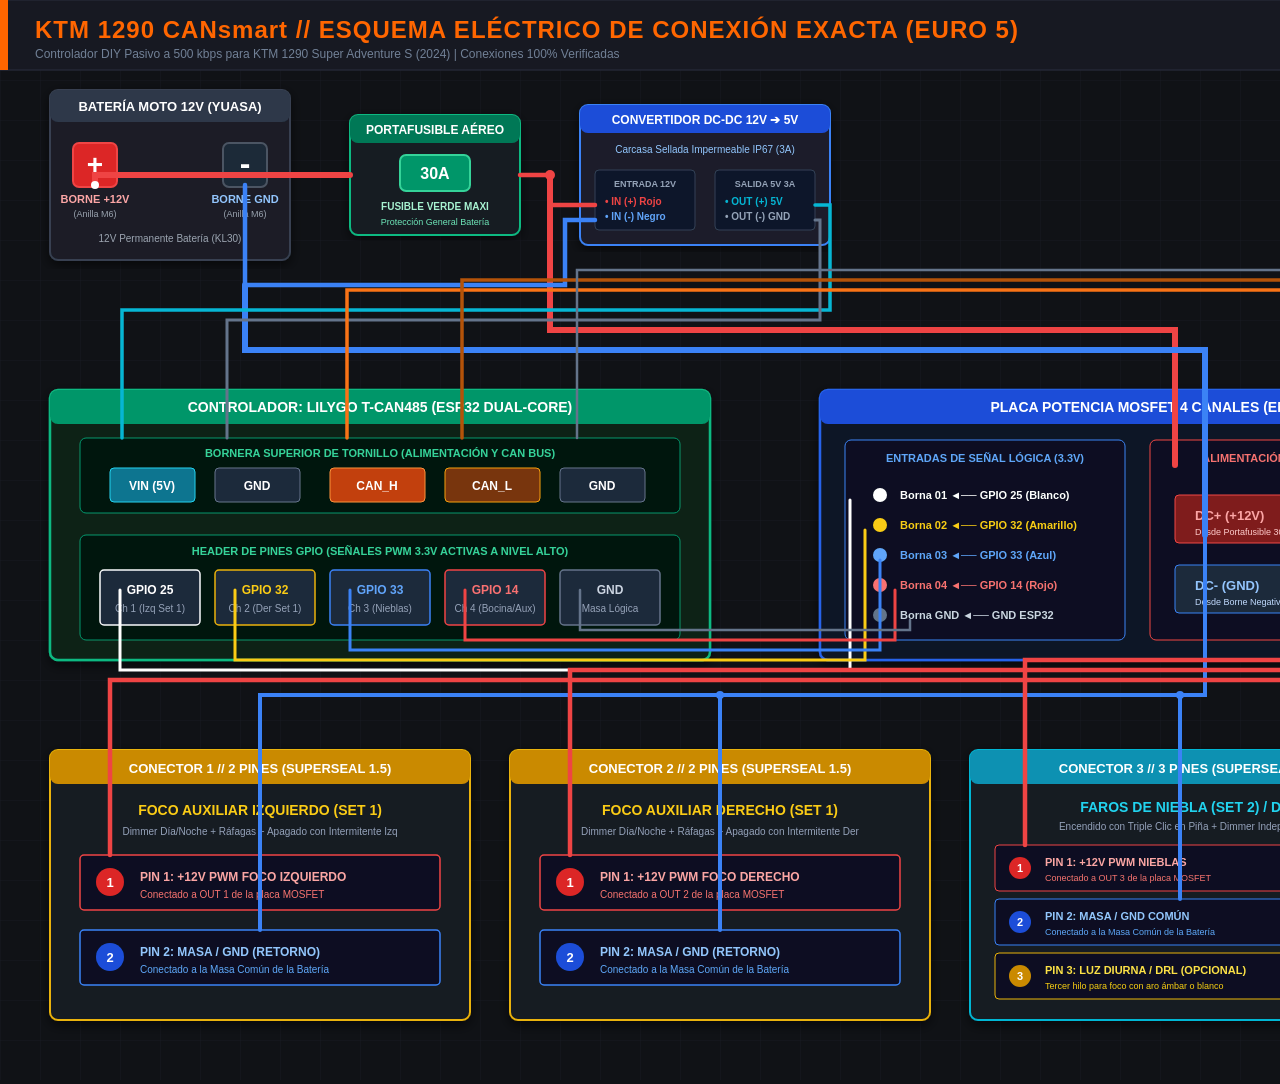
==== hardware/wiring_diagram_renderer.html @ fd2f26f7 "docs: update wiring diagrams and hardware notes with verified materials and zero-short CAD schematic" ====
<!DOCTYPE html>
<html lang="es">
<head>
<meta charset="UTF-8">
<title>KTM 1290 CANsmart Wiring Diagram</title>
<style>
  * { box-sizing: border-box; margin: 0; padding: 0; }
  body {
    background-color: #101216;
    color: #e2e8f0;
    font-family: -apple-system, BlinkMacSystemFont, "Segoe UI", Roboto, sans-serif;
    width: 1920px;
    height: 1080px;
    overflow: hidden;
  }
</style>
</head>
<body>
<svg xmlns="http://www.w3.org/2000/svg" viewBox="0 0 1920 1080" width="1920" height="1080">
  <defs>
    <!-- Background Grid Pattern -->
    <pattern id="grid" width="40" height="40" patternUnits="userSpaceOnUse">
      <path d="M 40 0 L 0 0 0 40" fill="none" stroke="#181a22" stroke-width="1"/>
    </pattern>
    <!-- Drop Shadows -->
    <filter id="shadow" x="-5%" y="-5%" width="110%" height="110%">
      <feDropShadow dx="0" dy="4" stdDeviation="6" flood-color="#000" flood-opacity="0.6"/>
    </filter>
  </defs>

  <!-- BACKGROUND -->
  <rect width="1920" height="1080" fill="#101216"/>
  <rect width="1920" height="1080" fill="url(#grid)"/>

  <!-- BANNER HEADER -->
  <rect x="0" y="0" width="1920" height="70" fill="#171922" stroke="#232734" stroke-width="1.5"/>
  <rect x="0" y="0" width="8" height="70" fill="#ff6600"/>
  <text x="35" y="38" fill="#ff6600" font-size="24" font-weight="900" letter-spacing="1">KTM 1290 CANsmart // ESQUEMA ELÉCTRICO DE CONEXIÓN EXACTA (EURO 5)</text>
  <text x="35" y="58" fill="#718096" font-size="12">Controlador DIY Pasivo a 500 kbps para KTM 1290 Super Adventure S (2024) | Conexiones 100% Verificadas</text>
  
  <rect x="1570" y="18" width="310" height="34" rx="6" fill="#1c202c" stroke="#10b981" stroke-width="1.5"/>
  <circle cx="1590" cy="35" r="5" fill="#10b981"/>
  <text x="1605" y="40" fill="#e2e8f0" font-size="12" font-weight="bold">CIRCUITO 100% AISLADO (SIN CORTOS)</text>

  <!-- ============================================================== -->
  <!-- 1. BATERÍA DE LA MOTO 12V (ARRIBA IZQUIERDA: X=50, Y=90)      -->
  <!-- ============================================================== -->
  <g transform="translate(50, 90)" filter="url(#shadow)">
    <rect width="240" height="170" rx="8" fill="#1b1e28" stroke="#374151" stroke-width="2"/>
    <rect x="0" y="0" width="240" height="32" rx="8" fill="#2d3748"/>
    <text x="120" y="21" text-anchor="middle" fill="#fff" font-size="13" font-weight="bold">BATERÍA MOTO 12V (YUASA)</text>

    <!-- Borne Positivo (+) -->
    <g transform="translate(45, 75)">
      <rect x="-22" y="-22" width="44" height="44" rx="6" fill="#dc2626" stroke="#ef4444" stroke-width="2"/>
      <text x="0" y="9" text-anchor="middle" fill="#fff" font-size="28" font-weight="900">+</text>
      <text x="0" y="38" text-anchor="middle" fill="#fca5a5" font-size="11" font-weight="bold">BORNE +12V</text>
      <text x="0" y="52" text-anchor="middle" fill="#9ca3af" font-size="9">(Anilla M6)</text>
    </g>

    <!-- Borne Negativo (-) -->
    <g transform="translate(195, 75)">
      <rect x="-22" y="-22" width="44" height="44" rx="6" fill="#1f2937" stroke="#4b5563" stroke-width="2"/>
      <text x="0" y="9" text-anchor="middle" fill="#fff" font-size="32" font-weight="900">-</text>
      <text x="0" y="38" text-anchor="middle" fill="#93c5fd" font-size="11" font-weight="bold">BORNE GND</text>
      <text x="0" y="52" text-anchor="middle" fill="#9ca3af" font-size="9">(Anilla M6)</text>
    </g>
    <text x="120" y="152" text-anchor="middle" fill="#9ca3af" font-size="10">12V Permanente Batería (KL30)</text>
  </g>

  <!-- ============================================================== -->
  <!-- 2. PORTAFUSIBLE AÉREO 30A (X=350, Y=115)                       -->
  <!-- ============================================================== -->
  <g transform="translate(350, 115)" filter="url(#shadow)">
    <rect width="170" height="120" rx="8" fill="#161a23" stroke="#10b981" stroke-width="2"/>
    <rect x="0" y="0" width="170" height="28" rx="8" fill="#047857"/>
    <text x="85" y="19" text-anchor="middle" fill="#fff" font-size="12" font-weight="bold">PORTAFUSIBLE AÉREO</text>
    
    <!-- Fusible Verde 30A -->
    <rect x="50" y="40" width="70" height="36" rx="6" fill="#059669" stroke="#34d399" stroke-width="2"/>
    <text x="85" y="64" text-anchor="middle" fill="#fff" font-size="16" font-weight="900">30A</text>
    <text x="85" y="95" text-anchor="middle" fill="#a7f3d0" font-size="10" font-weight="bold">FUSIBLE VERDE MAXI</text>
    <text x="85" y="110" text-anchor="middle" fill="#6ee7b7" font-size="9">Protección General Batería</text>
  </g>

  <!-- ============================================================== -->
  <!-- 3. CONVERTIDOR DC-DC 12V -> 5V 3A (X=580, Y=105)               -->
  <!-- ============================================================== -->
  <g transform="translate(580, 105)" filter="url(#shadow)">
    <rect width="250" height="140" rx="8" fill="#1a1e2b" stroke="#3b82f6" stroke-width="2"/>
    <rect x="0" y="0" width="250" height="28" rx="8" fill="#1d4ed8"/>
    <text x="125" y="19" text-anchor="middle" fill="#fff" font-size="12" font-weight="bold">CONVERTIDOR DC-DC 12V ➔ 5V</text>
    <text x="125" y="48" text-anchor="middle" fill="#93c5fd" font-size="10">Carcasa Sellada Impermeable IP67 (3A)</text>

    <!-- Entrada 12V -->
    <rect x="15" y="65" width="100" height="60" rx="4" fill="#0f172a" stroke="#334155"/>
    <text x="65" y="82" text-anchor="middle" fill="#94a3b8" font-size="9" font-weight="bold">ENTRADA 12V</text>
    <text x="25" y="100" fill="#ef4444" font-size="10" font-weight="bold">• IN (+) Rojo</text>
    <text x="25" y="115" fill="#60a5fa" font-size="10" font-weight="bold">• IN (-) Negro</text>

    <!-- Salida 5V -->
    <rect x="135" y="65" width="100" height="60" rx="4" fill="#0f172a" stroke="#334155"/>
    <text x="185" y="82" text-anchor="middle" fill="#94a3b8" font-size="9" font-weight="bold">SALIDA 5V 3A</text>
    <text x="145" y="100" fill="#06b6d4" font-size="10" font-weight="bold">• OUT (+) 5V</text>
    <text x="145" y="115" fill="#94a3b8" font-size="10" font-weight="bold">• OUT (-) GND</text>
  </g>

  <!-- ============================================================== -->
  <!-- 4. CLAVIJA ROJA EURO 5 KTM (X=1380, Y=90)                      -->
  <!-- ============================================================== -->
  <g transform="translate(1380, 90)" filter="url(#shadow)">
    <rect width="490" height="170" rx="8" fill="#241215" stroke="#ef4444" stroke-width="2.5"/>
    <rect x="0" y="0" width="490" height="32" rx="8" fill="#dc2626"/>
    <text x="245" y="21" text-anchor="middle" fill="#fff" font-size="13" font-weight="bold">CLAVIJA ROJA EURO 5 (KTM 1290 - ISO 19689)</text>
    <text x="245" y="52" text-anchor="middle" fill="#fca5a5" font-size="11">Conector OEM Sumitomo 6 Pines (Bajo Asiento Pasajero)</text>

    <!-- Pines -->
    <g transform="translate(25, 70)">
      <!-- Pin 1 -->
      <rect x="0" y="0" width="135" height="42" rx="4" fill="#1b1214" stroke="#f97316" stroke-width="1.5"/>
      <circle cx="20" cy="21" r="10" fill="#f97316"/>
      <text x="20" y="25" text-anchor="middle" fill="#fff" font-size="11" font-weight="bold">1</text>
      <text x="38" y="18" fill="#fdba74" font-size="11" font-weight="bold">PIN 1: CAN-H</text>
      <text x="38" y="32" fill="#fed7aa" font-size="9">Naranja / Negro</text>

      <!-- Pin 2 -->
      <rect x="150" y="0" width="135" height="42" rx="4" fill="#1b1214" stroke="#b45309" stroke-width="1.5"/>
      <circle cx="170" cy="21" r="10" fill="#b45309"/>
      <text x="170" y="25" text-anchor="middle" fill="#fff" font-size="11" font-weight="bold">2</text>
      <text x="188" y="18" fill="#fcd34d" font-size="11" font-weight="bold">PIN 2: CAN-L</text>
      <text x="188" y="32" fill="#fde68a" font-size="9">Naranja / Marrón</text>

      <!-- Pin 4 -->
      <rect x="300" y="0" width="135" height="42" rx="4" fill="#1b1214" stroke="#64748b" stroke-width="1.5"/>
      <circle cx="320" cy="21" r="10" fill="#475569"/>
      <text x="320" y="25" text-anchor="middle" fill="#fff" font-size="11" font-weight="bold">4</text>
      <text x="338" y="18" fill="#cbd5e1" font-size="11" font-weight="bold">PIN 4: GND</text>
      <text x="338" y="32" fill="#94a3b8" font-size="9">Masa Chasis</text>
    </g>

    <text x="245" y="145" text-anchor="middle" fill="#f87171" font-size="10">⚠️ Solo se usan los 3 cables de datos. NUNCA se conecta el Pin 3 (+12V de moto).</text>
  </g>

  <!-- ============================================================== -->
  <!-- 5. CEREBRO: LILYGO T-CAN485 ESP32 (CENTRO IZQ: X=50, Y=390)   -->
  <!-- ============================================================== -->
  <g transform="translate(50, 390)" filter="url(#shadow)">
    <rect width="660" height="270" rx="8" fill="#0d2319" stroke="#10b981" stroke-width="2.5"/>
    <rect x="0" y="0" width="660" height="34" rx="8" fill="#059669"/>
    <text x="330" y="22" text-anchor="middle" fill="#fff" font-size="14" font-weight="bold">CONTROLADOR: LILYGO T-CAN485 (ESP32 DUAL-CORE)</text>

    <!-- Bornera Superior de Tornillo -->
    <g transform="translate(30, 48)">
      <rect width="600" height="75" rx="6" fill="#061811" stroke="#059669"/>
      <text x="300" y="19" text-anchor="middle" fill="#34d399" font-size="11" font-weight="bold">BORNERA SUPERIOR DE TORNILLO (ALIMENTACIÓN Y CAN BUS)</text>

      <!-- VIN 5V -->
      <g transform="translate(30, 30)">
        <rect width="85" height="34" rx="4" fill="#0e7490" stroke="#22d3ee"/>
        <text x="42" y="22" text-anchor="middle" fill="#fff" font-size="12" font-weight="bold">VIN (5V)</text>
      </g>
      <!-- GND Alimentación -->
      <g transform="translate(135, 30)">
        <rect width="85" height="34" rx="4" fill="#1e293b" stroke="#64748b"/>
        <text x="42" y="22" text-anchor="middle" fill="#fff" font-size="12" font-weight="bold">GND</text>
      </g>
      <!-- CAN_H -->
      <g transform="translate(250, 30)">
        <rect width="95" height="34" rx="4" fill="#c2410c" stroke="#fb923c"/>
        <text x="47" y="22" text-anchor="middle" fill="#fff" font-size="12" font-weight="bold">CAN_H</text>
      </g>
      <!-- CAN_L -->
      <g transform="translate(365, 30)">
        <rect width="95" height="34" rx="4" fill="#78350f" stroke="#f59e0b"/>
        <text x="47" y="22" text-anchor="middle" fill="#fff" font-size="12" font-weight="bold">CAN_L</text>
      </g>
      <!-- GND CAN -->
      <g transform="translate(480, 30)">
        <rect width="85" height="34" rx="4" fill="#1e293b" stroke="#64748b"/>
        <text x="42" y="22" text-anchor="middle" fill="#fff" font-size="12" font-weight="bold">GND</text>
      </g>
    </g>

    <!-- Header Inferior GPIOs -->
    <g transform="translate(30, 145)">
      <rect width="600" height="105" rx="6" fill="#061811" stroke="#059669"/>
      <text x="300" y="20" text-anchor="middle" fill="#34d399" font-size="11" font-weight="bold">HEADER DE PINES GPIO (SEÑALES PWM 3.3V ACTIVAS A NIVEL ALTO)</text>

      <!-- GPIO 25 -->
      <g transform="translate(20, 35)">
        <rect width="100" height="55" rx="4" fill="#1e293b" stroke="#f8fafc" stroke-width="1.5"/>
        <text x="50" y="24" text-anchor="middle" fill="#fff" font-size="12" font-weight="bold">GPIO 25</text>
        <text x="50" y="42" text-anchor="middle" fill="#94a3b8" font-size="10">Ch 1 (Izq Set 1)</text>
      </g>
      <!-- GPIO 32 -->
      <g transform="translate(135, 35)">
        <rect width="100" height="55" rx="4" fill="#1e293b" stroke="#eab308" stroke-width="1.5"/>
        <text x="50" y="24" text-anchor="middle" fill="#facc15" font-size="12" font-weight="bold">GPIO 32</text>
        <text x="50" y="42" text-anchor="middle" fill="#94a3b8" font-size="10">Ch 2 (Der Set 1)</text>
      </g>
      <!-- GPIO 33 -->
      <g transform="translate(250, 35)">
        <rect width="100" height="55" rx="4" fill="#1e293b" stroke="#3b82f6" stroke-width="1.5"/>
        <text x="50" y="24" text-anchor="middle" fill="#60a5fa" font-size="12" font-weight="bold">GPIO 33</text>
        <text x="50" y="42" text-anchor="middle" fill="#94a3b8" font-size="10">Ch 3 (Nieblas)</text>
      </g>
      <!-- GPIO 14 -->
      <g transform="translate(365, 35)">
        <rect width="100" height="55" rx="4" fill="#1e293b" stroke="#ef4444" stroke-width="1.5"/>
        <text x="50" y="24" text-anchor="middle" fill="#f87171" font-size="12" font-weight="bold">GPIO 14</text>
        <text x="50" y="42" text-anchor="middle" fill="#94a3b8" font-size="10">Ch 4 (Bocina/Aux)</text>
      </g>
      <!-- GND Señal -->
      <g transform="translate(480, 35)">
        <rect width="100" height="55" rx="4" fill="#1e293b" stroke="#64748b" stroke-width="1.5"/>
        <text x="50" y="24" text-anchor="middle" fill="#cbd5e1" font-size="12" font-weight="bold">GND</text>
        <text x="50" y="42" text-anchor="middle" fill="#94a3b8" font-size="10">Masa Lógica</text>
      </g>
    </g>
  </g>

  <!-- ============================================================== -->
  <!-- 6. PLACA POTENCIA MOSFET 4CH (CENTRO DER: X=820, Y=390)       -->
  <!-- ============================================================== -->
  <g transform="translate(820, 390)" filter="url(#shadow)">
    <rect width="1050" height="270" rx="8" fill="#111827" stroke="#2563eb" stroke-width="2.5"/>
    <rect x="0" y="0" width="1050" height="34" rx="8" fill="#1d4ed8"/>
    <text x="525" y="22" text-anchor="middle" fill="#fff" font-size="14" font-weight="bold">PLACA POTENCIA MOSFET 4 CANALES (ENTRADA PNP 3.3V-5V / SALIDA PNP HIGH-SIDE 12V HASTA 5A)</text>

    <!-- Entradas Lógicas (Izquierda) -->
    <g transform="translate(25, 50)">
      <rect width="280" height="200" rx="6" fill="#0b1120" stroke="#3b82f6"/>
      <text x="140" y="22" text-anchor="middle" fill="#60a5fa" font-size="11" font-weight="bold">ENTRADAS DE SEÑAL LÓGICA (3.3V)</text>
      
      <g transform="translate(20, 40)">
        <circle cx="15" cy="15" r="7" fill="#fff"/>
        <text x="35" y="19" fill="#fff" font-size="11" font-weight="bold">Borna 01 ◄── GPIO 25 (Blanco)</text>

        <circle cx="15" cy="45" r="7" fill="#facc15"/>
        <text x="35" y="49" fill="#facc15" font-size="11" font-weight="bold">Borna 02 ◄── GPIO 32 (Amarillo)</text>

        <circle cx="15" cy="75" r="7" fill="#60a5fa"/>
        <text x="35" y="79" fill="#60a5fa" font-size="11" font-weight="bold">Borna 03 ◄── GPIO 33 (Azul)</text>

        <circle cx="15" cy="105" r="7" fill="#f87171"/>
        <text x="35" y="109" fill="#f87171" font-size="11" font-weight="bold">Borna 04 ◄── GPIO 14 (Rojo)</text>

        <circle cx="15" cy="135" r="7" fill="#64748b"/>
        <text x="35" y="139" fill="#cbd5e1" font-size="11" font-weight="bold">Borna GND ◄── GND ESP32</text>
      </g>
    </g>

    <!-- Alimentación 12V Batería (Centro) -->
    <g transform="translate(330, 50)">
      <rect width="270" height="200" rx="6" fill="#0b1120" stroke="#ef4444"/>
      <text x="135" y="22" text-anchor="middle" fill="#f87171" font-size="11" font-weight="bold">ALIMENTACIÓN POTENCIA 12V</text>
      
      <g transform="translate(25, 55)">
        <!-- DC+ -->
        <rect width="220" height="48" rx="4" fill="#7f1d1d" stroke="#ef4444"/>
        <text x="20" y="25" fill="#fca5a5" font-size="13" font-weight="bold">DC+ (+12V)</text>
        <text x="20" y="40" fill="#fecaca" font-size="9">Desde Portafusible 30A</text>
      </g>
      <g transform="translate(25, 125)">
        <!-- DC- -->
        <rect width="220" height="48" rx="4" fill="#1e293b" stroke="#3b82f6"/>
        <text x="20" y="25" fill="#93c5fd" font-size="13" font-weight="bold">DC- (GND)</text>
        <text x="20" y="40" fill="#bfdbfe" font-size="9">Desde Borne Negativo Batería</text>
      </g>
    </g>

    <!-- 4 Salidas Conmutadas (Derecha) -->
    <g transform="translate(625, 50)">
      <rect width="400" height="200" rx="6" fill="#0b1120" stroke="#10b981"/>
      <text x="200" y="22" text-anchor="middle" fill="#34d399" font-size="11" font-weight="bold">4 SALIDAS HIGH-SIDE TOTALMENTE INDEPENDIENTES</text>

      <g transform="translate(20, 42)">
        <rect x="0" y="0" width="360" height="30" rx="4" fill="#14532d" stroke="#22c55e"/>
        <text x="15" y="20" fill="#fff" font-size="11" font-weight="bold">OUT 1 (+12V PWM)</text>
        <text x="170" y="20" fill="#bbf7d0" font-size="10">➔ Pin 1 de Conector 1 (Foco Izq)</text>

        <rect x="0" y="38" width="360" height="30" rx="4" fill="#14532d" stroke="#22c55e"/>
        <text x="15" y="58" fill="#fff" font-size="11" font-weight="bold">OUT 2 (+12V PWM)</text>
        <text x="170" y="58" fill="#bbf7d0" font-size="10">➔ Pin 1 de Conector 2 (Foco Der)</text>

        <rect x="0" y="76" width="360" height="30" rx="4" fill="#14532d" stroke="#22c55e"/>
        <text x="15" y="96" fill="#fff" font-size="11" font-weight="bold">OUT 3 (+12V PWM)</text>
        <text x="170" y="96" fill="#bbf7d0" font-size="10">➔ Pin 1 de Conector 3 (Nieblas Set 2)</text>

        <rect x="0" y="114" width="360" height="30" rx="4" fill="#14532d" stroke="#22c55e"/>
        <text x="15" y="134" fill="#fff" font-size="11" font-weight="bold">OUT 4 (+12V PWM)</text>
        <text x="170" y="134" fill="#bbf7d0" font-size="10">➔ Pin 1 de Conector 4 (Bocina/Aux)</text>
      </g>
    </g>
  </g>

  <!-- ============================================================== -->
  <!-- 7. CONECTORES ESTANCOS (ABAJO: 2 DE 2 PINES + 2 DE 3 PINES)    -->
  <!-- ============================================================== -->

  <!-- CONECTOR 1: 2 PINES (FOCO IZQUIERDO) -->
  <g transform="translate(50, 750)" filter="url(#shadow)">
    <rect width="420" height="270" rx="8" fill="#161a24" stroke="#eab308" stroke-width="2"/>
    <rect x="0" y="0" width="420" height="34" rx="8" fill="#ca8a04"/>
    <text x="210" y="23" text-anchor="middle" fill="#fff" font-size="13" font-weight="bold">CONECTOR 1 // 2 PINES (SUPERSEAL 1.5)</text>
    <text x="210" y="65" text-anchor="middle" fill="#facc15" font-size="14" font-weight="bold">FOCO AUXILIAR IZQUIERDO (SET 1)</text>
    <text x="210" y="85" text-anchor="middle" fill="#94a3b8" font-size="10">Dimmer Día/Noche + Ráfagas + Apagado con Intermitente Izq</text>

    <!-- Pines -->
    <g transform="translate(30, 105)">
      <rect width="360" height="55" rx="4" fill="#0b1120" stroke="#ef4444" stroke-width="1.5"/>
      <circle cx="30" cy="27" r="14" fill="#dc2626"/>
      <text x="30" y="32" text-anchor="middle" fill="#fff" font-size="13" font-weight="bold">1</text>
      <text x="60" y="26" fill="#fca5a5" font-size="12" font-weight="bold">PIN 1: +12V PWM FOCO IZQUIERDO</text>
      <text x="60" y="43" fill="#f87171" font-size="10">Conectado a OUT 1 de la placa MOSFET</text>
    </g>

    <g transform="translate(30, 180)">
      <rect width="360" height="55" rx="4" fill="#0b1120" stroke="#3b82f6" stroke-width="1.5"/>
      <circle cx="30" cy="27" r="14" fill="#1d4ed8"/>
      <text x="30" y="32" text-anchor="middle" fill="#fff" font-size="13" font-weight="bold">2</text>
      <text x="60" y="26" fill="#93c5fd" font-size="12" font-weight="bold">PIN 2: MASA / GND (RETORNO)</text>
      <text x="60" y="43" fill="#60a5fa" font-size="10">Conectado a la Masa Común de la Batería</text>
    </g>
  </g>

  <!-- CONECTOR 2: 2 PINES (FOCO DERECHO) -->
  <g transform="translate(510, 750)" filter="url(#shadow)">
    <rect width="420" height="270" rx="8" fill="#161a24" stroke="#eab308" stroke-width="2"/>
    <rect x="0" y="0" width="420" height="34" rx="8" fill="#ca8a04"/>
    <text x="210" y="23" text-anchor="middle" fill="#fff" font-size="13" font-weight="bold">CONECTOR 2 // 2 PINES (SUPERSEAL 1.5)</text>
    <text x="210" y="65" text-anchor="middle" fill="#facc15" font-size="14" font-weight="bold">FOCO AUXILIAR DERECHO (SET 1)</text>
    <text x="210" y="85" text-anchor="middle" fill="#94a3b8" font-size="10">Dimmer Día/Noche + Ráfagas + Apagado con Intermitente Der</text>

    <!-- Pines -->
    <g transform="translate(30, 105)">
      <rect width="360" height="55" rx="4" fill="#0b1120" stroke="#ef4444" stroke-width="1.5"/>
      <circle cx="30" cy="27" r="14" fill="#dc2626"/>
      <text x="30" y="32" text-anchor="middle" fill="#fff" font-size="13" font-weight="bold">1</text>
      <text x="60" y="26" fill="#fca5a5" font-size="12" font-weight="bold">PIN 1: +12V PWM FOCO DERECHO</text>
      <text x="60" y="43" fill="#f87171" font-size="10">Conectado a OUT 2 de la placa MOSFET</text>
    </g>

    <g transform="translate(30, 180)">
      <rect width="360" height="55" rx="4" fill="#0b1120" stroke="#3b82f6" stroke-width="1.5"/>
      <circle cx="30" cy="27" r="14" fill="#1d4ed8"/>
      <text x="30" y="32" text-anchor="middle" fill="#fff" font-size="13" font-weight="bold">2</text>
      <text x="60" y="26" fill="#93c5fd" font-size="12" font-weight="bold">PIN 2: MASA / GND (RETORNO)</text>
      <text x="60" y="43" fill="#60a5fa" font-size="10">Conectado a la Masa Común de la Batería</text>
    </g>
  </g>

  <!-- CONECTOR 3: 3 PINES (NIEBLAS SET 2 + DRL) -->
  <g transform="translate(970, 750)" filter="url(#shadow)">
    <rect width="440" height="270" rx="8" fill="#161a24" stroke="#06b6d4" stroke-width="2"/>
    <rect x="0" y="0" width="440" height="34" rx="8" fill="#0891b2"/>
    <text x="220" y="23" text-anchor="middle" fill="#fff" font-size="13" font-weight="bold">CONECTOR 3 // 3 PINES (SUPERSEAL 1.5)</text>
    <text x="220" y="62" text-anchor="middle" fill="#22d3ee" font-size="14" font-weight="bold">FAROS DE NIEBLA (SET 2) / DRL</text>
    <text x="220" y="80" text-anchor="middle" fill="#94a3b8" font-size="10">Encendido con Triple Clic en Piña + Dimmer Independiente</text>

    <!-- Pines -->
    <g transform="translate(25, 95)">
      <rect width="390" height="46" rx="4" fill="#0b1120" stroke="#ef4444"/>
      <circle cx="25" cy="23" r="11" fill="#dc2626"/>
      <text x="25" y="27" text-anchor="middle" fill="#fff" font-size="11" font-weight="bold">1</text>
      <text x="50" y="21" fill="#fca5a5" font-size="11" font-weight="bold">PIN 1: +12V PWM NIEBLAS</text>
      <text x="50" y="36" fill="#f87171" font-size="9">Conectado a OUT 3 de la placa MOSFET</text>
    </g>

    <g transform="translate(25, 149)">
      <rect width="390" height="46" rx="4" fill="#0b1120" stroke="#3b82f6"/>
      <circle cx="25" cy="23" r="11" fill="#1d4ed8"/>
      <text x="25" y="27" text-anchor="middle" fill="#fff" font-size="11" font-weight="bold">2</text>
      <text x="50" y="21" fill="#93c5fd" font-size="11" font-weight="bold">PIN 2: MASA / GND COMÚN</text>
      <text x="50" y="36" fill="#60a5fa" font-size="9">Conectado a la Masa Común de la Batería</text>
    </g>

    <g transform="translate(25, 203)">
      <rect width="390" height="46" rx="4" fill="#0b1120" stroke="#eab308"/>
      <circle cx="25" cy="23" r="11" fill="#ca8a04"/>
      <text x="25" y="27" text-anchor="middle" fill="#fff" font-size="11" font-weight="bold">3</text>
      <text x="50" y="21" fill="#fde047" font-size="11" font-weight="bold">PIN 3: LUZ DIURNA / DRL (OPCIONAL)</text>
      <text x="50" y="36" fill="#facc15" font-size="9">Tercer hilo para foco con aro ámbar o blanco</text>
    </g>
  </g>

  <!-- CONECTOR 4: 3 PINES (BOCINA / ACCESORIO / FRENO) -->
  <g transform="translate(1430, 750)" filter="url(#shadow)">
    <rect width="440" height="270" rx="8" fill="#161a24" stroke="#ec4899" stroke-width="2"/>
    <rect x="0" y="0" width="440" height="34" rx="8" fill="#db2777"/>
    <text x="220" y="23" text-anchor="middle" fill="#fff" font-size="13" font-weight="bold">CONECTOR 4 // 3 PINES (SUPERSEAL 1.5)</text>
    <text x="220" y="62" text-anchor="middle" fill="#f472b6" font-size="14" font-weight="bold">BOCINA / FRENO / ACCESORIO</text>
    <text x="220" y="80" text-anchor="middle" fill="#94a3b8" font-size="10">Parpadeo Estrobo 12Hz al Tocar Claxon o Luz de Freno</text>

    <!-- Pines -->
    <g transform="translate(25, 95)">
      <rect width="390" height="46" rx="4" fill="#0b1120" stroke="#ef4444"/>
      <circle cx="25" cy="23" r="11" fill="#dc2626"/>
      <text x="25" y="27" text-anchor="middle" fill="#fff" font-size="11" font-weight="bold">1</text>
      <text x="50" y="21" fill="#fca5a5" font-size="11" font-weight="bold">PIN 1: +12V PWM BOCINA / ACCESORIO</text>
      <text x="50" y="36" fill="#f87171" font-size="9">Conectado a OUT 4 de la placa MOSFET</text>
    </g>

    <g transform="translate(25, 149)">
      <rect width="390" height="46" rx="4" fill="#0b1120" stroke="#3b82f6"/>
      <circle cx="25" cy="23" r="11" fill="#1d4ed8"/>
      <text x="25" y="27" text-anchor="middle" fill="#fff" font-size="11" font-weight="bold">2</text>
      <text x="50" y="21" fill="#93c5fd" font-size="11" font-weight="bold">PIN 2: MASA / GND COMÚN</text>
      <text x="50" y="36" fill="#60a5fa" font-size="9">Conectado a la Masa Común de la Batería</text>
    </g>

    <g transform="translate(25, 203)">
      <rect width="390" height="46" rx="4" fill="#0b1120" stroke="#10b981"/>
      <circle cx="25" cy="23" r="11" fill="#059669"/>
      <text x="25" y="27" text-anchor="middle" fill="#fff" font-size="11" font-weight="bold">3</text>
      <text x="50" y="21" fill="#6ee7b7" font-size="11" font-weight="bold">PIN 3: SEÑAL DE FRENO / DWA (OPCIONAL)</text>
      <text x="50" y="36" fill="#34d399" font-size="9">Para luz de freno estroboscópica trasera</text>
    </g>
  </g>

  <!-- ============================================================== -->
  <!-- RUTAS DE CABLES (CERO CRUCES EXTRAÑOS / CERO CORTOCIRCUITOS)   -->
  <!-- ============================================================== -->

  <!-- 1. BATERÍA (+) ROJO -> ENTRADA PORTAFUSIBLES -->
  <path d="M 95 185 L 95 175 L 350 175" fill="none" stroke="#ef4444" stroke-width="6" stroke-linecap="round"/>
  <circle cx="95" cy="185" r="4" fill="#fff"/>

  <!-- 2. POST-FUSIBLE +12V ROJO (SALIDA 30A) -->
  <!-- Rama A: hacia IN (+) del Convertidor DC-DC -->
  <path d="M 520 175 L 550 175 L 550 205 L 595 205" fill="none" stroke="#ef4444" stroke-width="4.5" stroke-linecap="round"/>
  
  <!-- Rama B: hacia DC+ de la Placa MOSFET -->
  <path d="M 550 175 L 550 330 L 1175 330 L 1175 465" fill="none" stroke="#ef4444" stroke-width="6" stroke-linecap="round"/>
  <circle cx="550" cy="175" r="5" fill="#ef4444"/>

  <!-- 3. MASA GENERAL BATERÍA (-) NEGRO/AZUL -->
  <!-- Hacia IN (-) del Convertidor DC-DC -->
  <path d="M 245 185 L 245 285 L 565 285 L 565 220 L 595 220" fill="none" stroke="#3b82f6" stroke-width="4.5" stroke-linecap="round"/>
  
  <!-- Hacia DC- de la Placa MOSFET -->
  <path d="M 245 285 L 245 350 L 1205 350 L 1205 535" fill="none" stroke="#3b82f6" stroke-width="6" stroke-linecap="round"/>

  <!-- Hacia Pin 2 de los 4 Conectores Superseal (Masa Común de Focos) -->
  <path d="M 1205 535 L 1205 695 L 260 695 L 260 930" fill="none" stroke="#3b82f6" stroke-width="4" stroke-linecap="round"/>
  
  <path d="M 720 695 L 720 930" fill="none" stroke="#3b82f6" stroke-width="4" stroke-linecap="round"/>
  <circle cx="720" cy="695" r="4" fill="#3b82f6"/>

  <path d="M 1180 695 L 1180 899" fill="none" stroke="#3b82f6" stroke-width="4" stroke-linecap="round"/>
  <circle cx="1180" cy="695" r="4" fill="#3b82f6"/>

  <path d="M 1640 695 L 1640 899" fill="none" stroke="#3b82f6" stroke-width="4" stroke-linecap="round"/>
  <circle cx="1640" cy="695" r="4" fill="#3b82f6"/>

  <!-- 4. SALIDA CONVERTIDOR 5V (CYAN) -> LILYGO VIN -->
  <path d="M 815 205 L 830 205 L 830 310 L 122 310 L 122 438" fill="none" stroke="#06b6d4" stroke-width="3.5" stroke-linecap="round"/>
  <!-- SALIDA CONVERTIDOR GND -> LILYGO GND -->
  <path d="M 815 220 L 820 220 L 820 320 L 227 320 L 227 438" fill="none" stroke="#64748b" stroke-width="3" stroke-linecap="round"/>

  <!-- 5. CONECTOR EURO 5 -> LILYGO CAN_H, CAN_L, GND -->
  <!-- Pin 1 CAN_H (Naranja/Negro) -->
  <path d="M 1410 202 L 1360 202 L 1360 290 L 347 290 L 347 438" fill="none" stroke="#f97316" stroke-width="3.5" stroke-linecap="round"/>
  <!-- Pin 2 CAN_L (Naranja/Marrón) -->
  <path d="M 1560 202 L 1370 202 L 1370 280 L 462 280 L 462 438" fill="none" stroke="#b45309" stroke-width="3.5" stroke-linecap="round"/>
  <!-- Pin 4 GND CAN -->
  <path d="M 1710 202 L 1720 202 L 1720 270 L 577 270 L 577 438" fill="none" stroke="#64748b" stroke-width="2.5" stroke-linecap="round"/>

  <!-- 6. SEÑALES PWM LILYGO -> MOSFET ENTRADAS -->
  <!-- GPIO 25 (Blanco) -> Borna 01 -->
  <path d="M 120 590 L 120 670 L 850 670 L 850 500" fill="none" stroke="#ffffff" stroke-width="3" stroke-linecap="round"/>
  <!-- GPIO 32 (Amarillo) -> Borna 02 -->
  <path d="M 235 590 L 235 660 L 865 660 L 865 530" fill="none" stroke="#facc15" stroke-width="3" stroke-linecap="round"/>
  <!-- GPIO 33 (Azul) -> Borna 03 -->
  <path d="M 350 590 L 350 650 L 880 650 L 880 560" fill="none" stroke="#3b82f6" stroke-width="3" stroke-linecap="round"/>
  <!-- GPIO 14 (Rojo) -> Borna 04 -->
  <path d="M 465 590 L 465 640 L 895 640 L 895 590" fill="none" stroke="#ef4444" stroke-width="3" stroke-linecap="round"/>
  <!-- GND Común Lógico -> Borna GND -->
  <path d="M 580 590 L 580 630 L 910 630 L 910 620" fill="none" stroke="#64748b" stroke-width="2.5" stroke-linecap="round"/>

  <!-- 7. SALIDAS INDEPENDIENTES MOSFET (OUT 1..4) -> PINES 1 DE LOS CONECTORES -->
  <!-- OUT 1 -> Conector 1 Pin 1 -->
  <path d="M 1600 507 L 1600 680 L 110 680 L 110 855" fill="none" stroke="#ef4444" stroke-width="4.5" stroke-linecap="round"/>
  <!-- OUT 2 -> Conector 2 Pin 1 -->
  <path d="M 1630 545 L 1630 670 L 570 670 L 570 855" fill="none" stroke="#ef4444" stroke-width="4.5" stroke-linecap="round"/>
  <!-- OUT 3 -> Conector 3 Pin 1 -->
  <path d="M 1660 583 L 1660 660 L 1025 660 L 1025 845" fill="none" stroke="#ef4444" stroke-width="4.5" stroke-linecap="round"/>
  <!-- OUT 4 -> Conector 4 Pin 1 -->
  <path d="M 1690 621 L 1690 660 L 1485 660 L 1485 845" fill="none" stroke="#ef4444" stroke-width="4.5" stroke-linecap="round"/>

</svg>
</body>
</html>
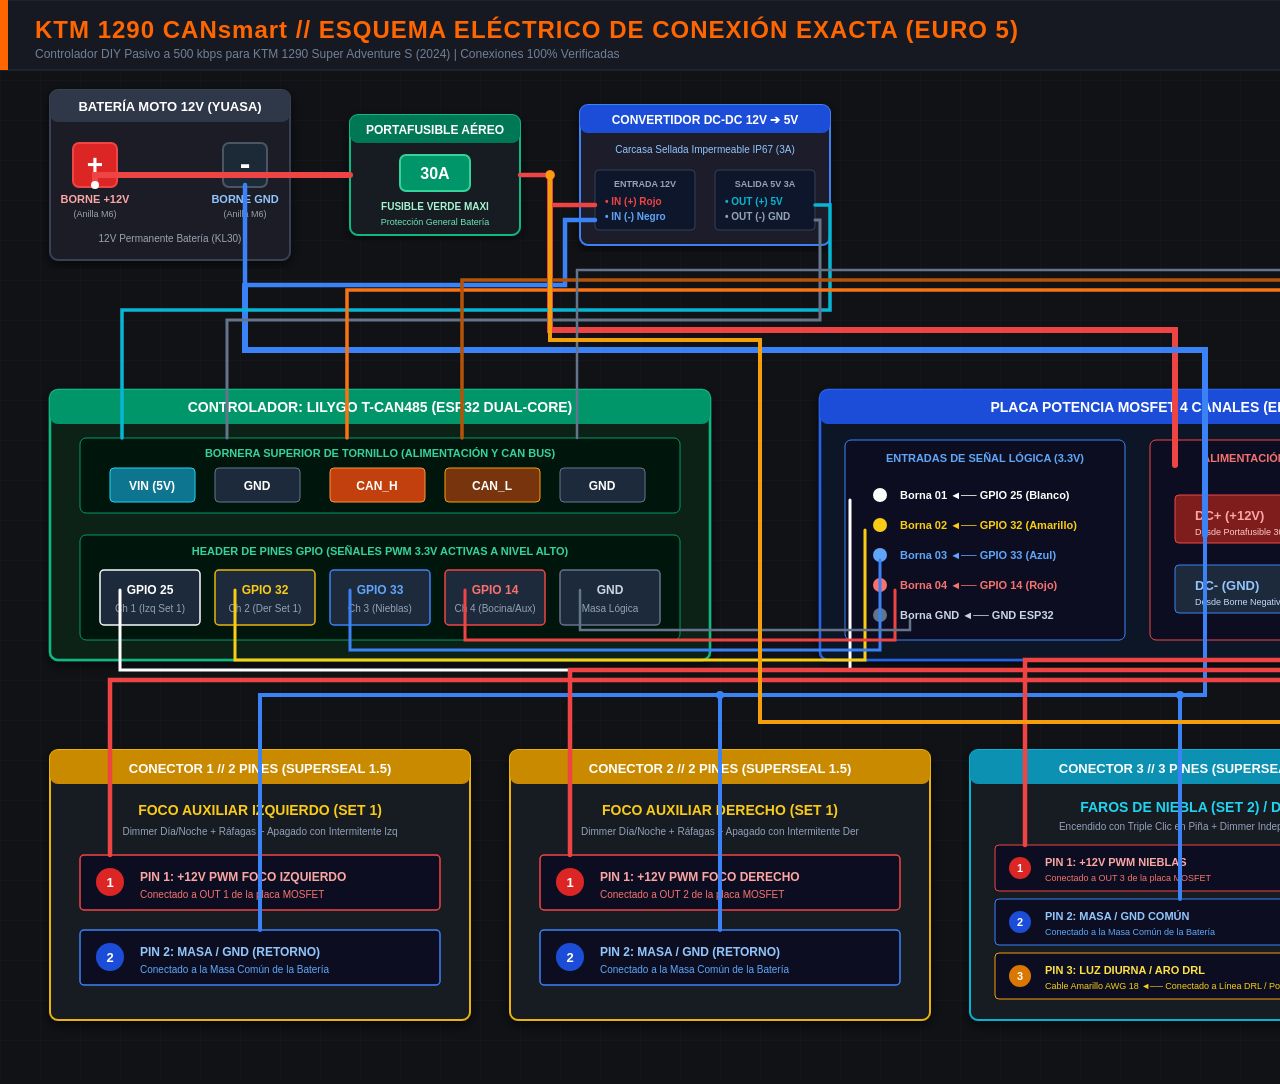
==== commit bb2b7015: "fix(hardware): wire Pin 3 on 3-pin connectors to DRL/running light circuit, update SVG schematic, no" ====
--- a/hardware/wiring_diagram_renderer.html
+++ b/hardware/wiring_diagram_renderer.html
@@ -376,11 +376,11 @@
     </g>
 
     <g transform="translate(25, 203)">
-      <rect width="390" height="46" rx="4" fill="#0b1120" stroke="#eab308"/>
-      <circle cx="25" cy="23" r="11" fill="#ca8a04"/>
+      <rect width="390" height="46" rx="4" fill="#0b1120" stroke="#f59e0b"/>
+      <circle cx="25" cy="23" r="11" fill="#d97706"/>
       <text x="25" y="27" text-anchor="middle" fill="#fff" font-size="11" font-weight="bold">3</text>
-      <text x="50" y="21" fill="#fde047" font-size="11" font-weight="bold">PIN 3: LUZ DIURNA / DRL (OPCIONAL)</text>
-      <text x="50" y="36" fill="#facc15" font-size="9">Tercer hilo para foco con aro ámbar o blanco</text>
+      <text x="50" y="21" fill="#fde047" font-size="11" font-weight="bold">PIN 3: LUZ DIURNA / ARO DRL</text>
+      <text x="50" y="36" fill="#facc15" font-size="9">Cable Amarillo AWG 18 ◄── Conectado a Línea DRL / Posición (+12V)</text>
     </g>
   </g>
 
@@ -397,8 +397,8 @@
       <rect width="390" height="46" rx="4" fill="#0b1120" stroke="#ef4444"/>
       <circle cx="25" cy="23" r="11" fill="#dc2626"/>
       <text x="25" y="27" text-anchor="middle" fill="#fff" font-size="11" font-weight="bold">1</text>
-      <text x="50" y="21" fill="#fca5a5" font-size="11" font-weight="bold">PIN 1: +12V PWM BOCINA / ACCESORIO</text>
-      <text x="50" y="36" fill="#f87171" font-size="9">Conectado a OUT 4 de la placa MOSFET</text>
+      <text x="50" y="21" fill="#fca5a5" font-size="11" font-weight="bold">PIN 1: +12V PWM FRENO ESTROBO / BOCINA</text>
+      <text x="50" y="36" fill="#f87171" font-size="9">Conectado a OUT 4 de la placa MOSFET (Cable Rojo AWG 16)</text>
     </g>
 
     <g transform="translate(25, 149)">
@@ -406,15 +406,15 @@
       <circle cx="25" cy="23" r="11" fill="#1d4ed8"/>
       <text x="25" y="27" text-anchor="middle" fill="#fff" font-size="11" font-weight="bold">2</text>
       <text x="50" y="21" fill="#93c5fd" font-size="11" font-weight="bold">PIN 2: MASA / GND COMÚN</text>
-      <text x="50" y="36" fill="#60a5fa" font-size="9">Conectado a la Masa Común de la Batería</text>
+      <text x="50" y="36" fill="#60a5fa" font-size="9">Conectado a la Masa Común de Batería (Cable Negro AWG 16)</text>
     </g>
 
     <g transform="translate(25, 203)">
-      <rect width="390" height="46" rx="4" fill="#0b1120" stroke="#10b981"/>
-      <circle cx="25" cy="23" r="11" fill="#059669"/>
+      <rect width="390" height="46" rx="4" fill="#0b1120" stroke="#f59e0b"/>
+      <circle cx="25" cy="23" r="11" fill="#d97706"/>
       <text x="25" y="27" text-anchor="middle" fill="#fff" font-size="11" font-weight="bold">3</text>
-      <text x="50" y="21" fill="#6ee7b7" font-size="11" font-weight="bold">PIN 3: SEÑAL DE FRENO / DWA (OPCIONAL)</text>
-      <text x="50" y="36" fill="#34d399" font-size="9">Para luz de freno estroboscópica trasera</text>
+      <text x="50" y="21" fill="#fde047" font-size="11" font-weight="bold">PIN 3: LUZ DE POSICIÓN / RUNNING LIGHT</text>
+      <text x="50" y="36" fill="#facc15" font-size="9">Cable Amarillo AWG 18 ◄── Conectado a Línea DRL / Posición (+12V)</text>
     </g>
   </g>
 
@@ -488,6 +488,21 @@
   <!-- OUT 4 -> Conector 4 Pin 1 -->
   <path d="M 1690 621 L 1690 660 L 1485 660 L 1485 845" fill="none" stroke="#ef4444" stroke-width="4.5" stroke-linecap="round"/>
 
+  <!-- 8. LÍNEA DRL / LUZ DE POSICIÓN (+12V PROTEGIDO) -> PIN 3 DE CONECTORES 3 Y 4 -->
+  <!-- Alimenta los aros DRL y luz de posición trasera (Cable Amarillo AWG 18) -->
+  <path d="M 550 175 L 550 340 L 760 340 L 760 722 L 1800 722 L 1800 953" fill="none" stroke="#f59e0b" stroke-width="4" stroke-linecap="round"/>
+  <!-- Derivación hacia Pin 3 de Conector 3 -->
+  <path d="M 1340 722 L 1340 953" fill="none" stroke="#f59e0b" stroke-width="4" stroke-linecap="round"/>
+  
+  <circle cx="550" cy="175" r="4.5" fill="#f59e0b"/>
+  <circle cx="1340" cy="722" r="4.5" fill="#f59e0b"/>
+  <circle cx="1340" cy="953" r="4.5" fill="#f59e0b"/>
+  <circle cx="1800" cy="953" r="4.5" fill="#f59e0b"/>
+
+  <!-- Etiqueta de la Línea DRL / Posición -->
+  <rect x="1390" y="709" width="250" height="24" rx="4" fill="#1c1917" stroke="#f59e0b" stroke-width="1.5"/>
+  <text x="1515" y="725" text-anchor="middle" fill="#fde047" font-size="10" font-weight="bold">LÍNEA DRL / POSICIÓN (+12V AWG 18)</text>
+
 </svg>
 </body>
 </html>
